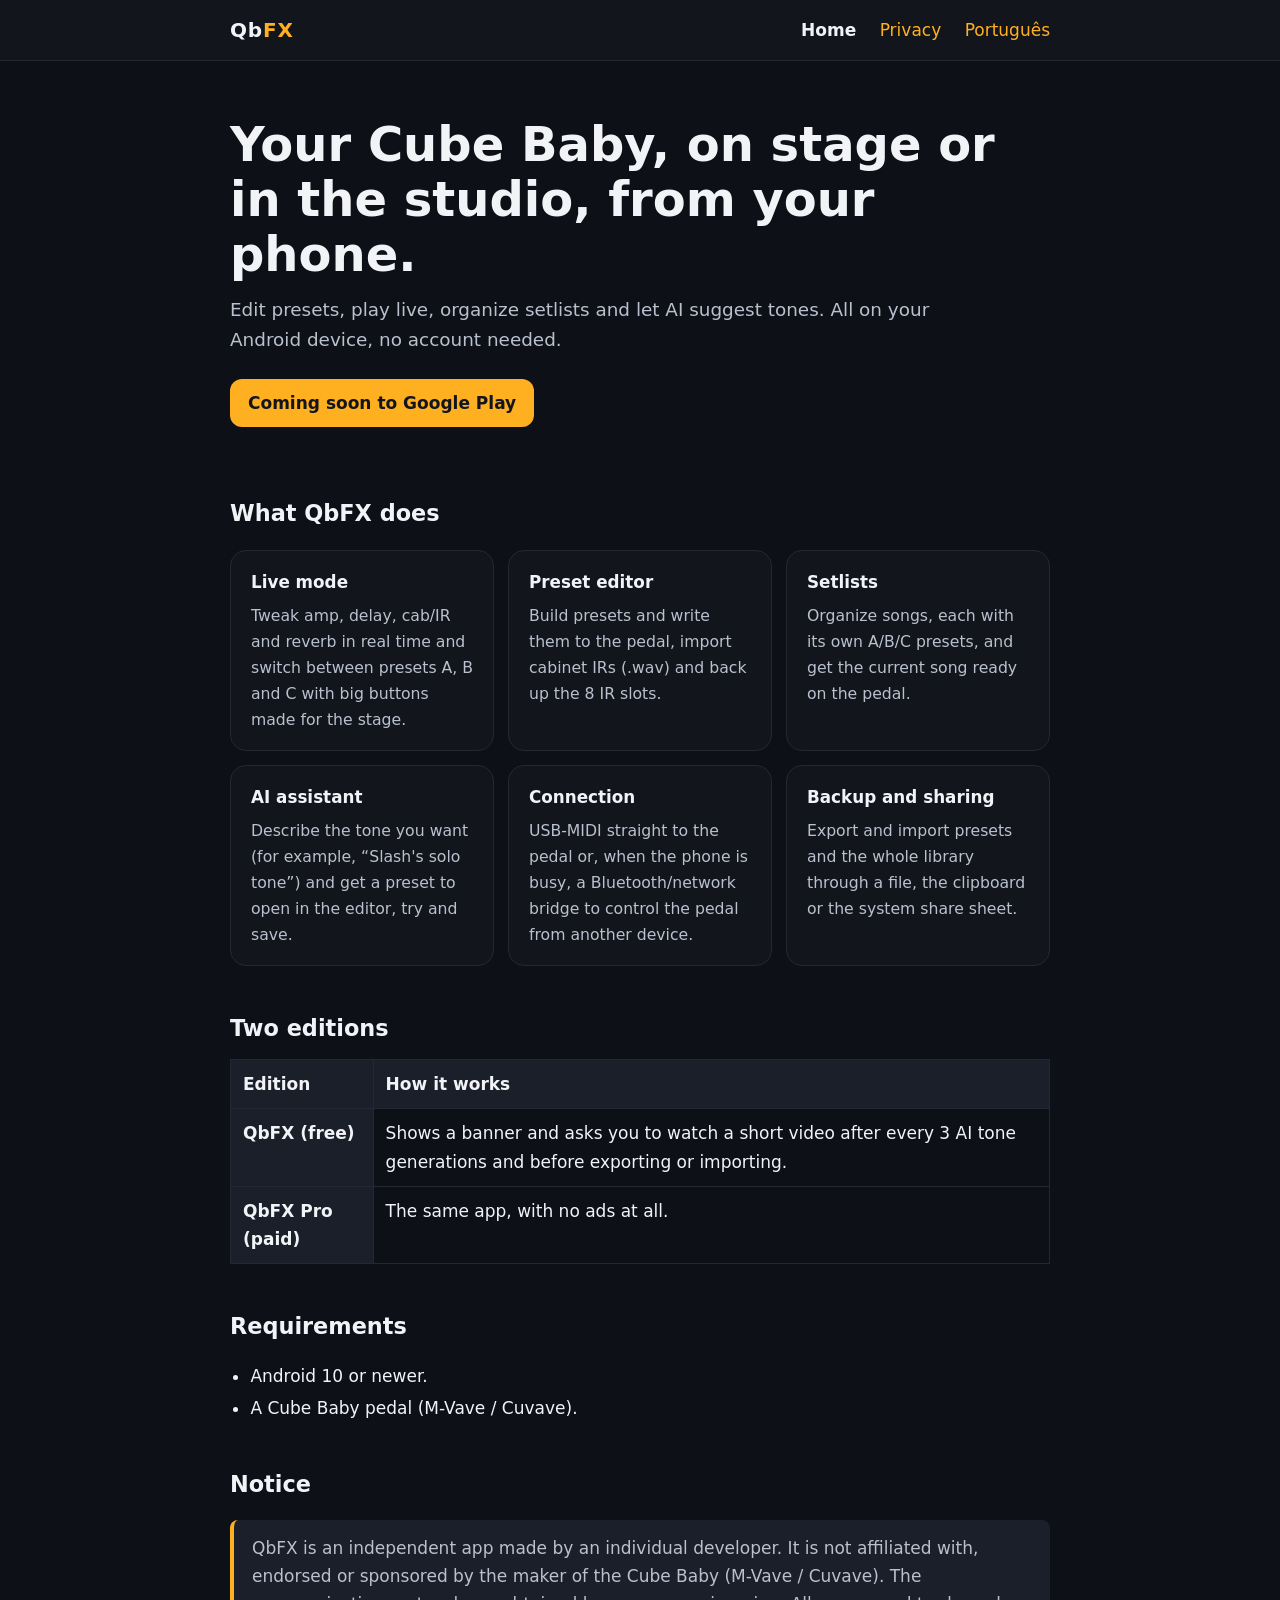
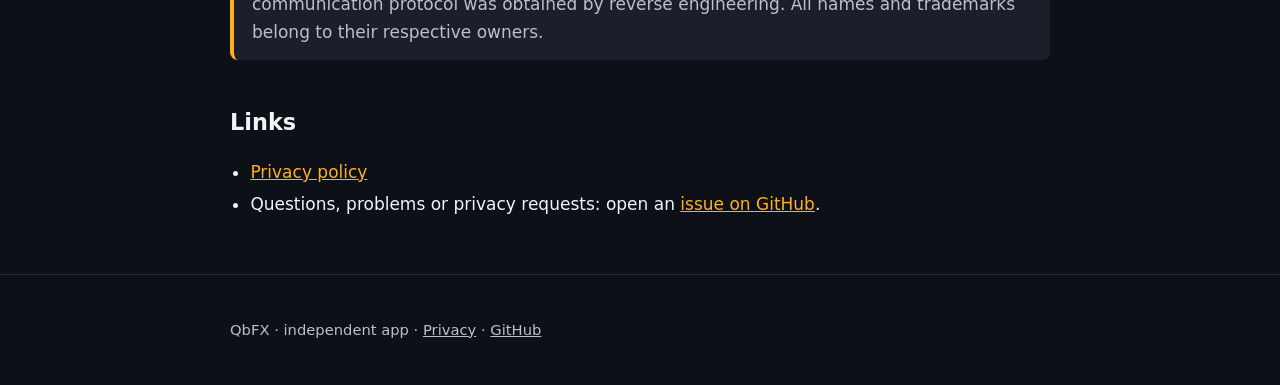
==== en/index.html @ abd3fe9a "Add the QbFX homepage and privacy policy (pt-BR and English) Static site for GitHub Pages: a simple " ====
<!doctype html>
<html lang="en">
<head>
<meta charset="utf-8">
<meta name="viewport" content="width=device-width, initial-scale=1">
<title>QbFX — a controller app for the Cube Baby pedal</title>
<meta name="description" content="QbFX: an independent app to edit presets, play live, organize setlists and create tones with AI on the Cube Baby pedal (M-Vave / Cuvave).">
<meta name="theme-color" content="#0d1016">
<link rel="stylesheet" href="../style.css">
<link rel="alternate" hreflang="pt-BR" href="../">
</head>
<body>
<header class="top"><div class="wrap">
<a class="brand" href="./">Qb<span>FX</span></a>
<nav aria-label="Navigation">
<a href="./" aria-current="page">Home</a>
<a href="privacy/">Privacy</a>
<a href="../" hreflang="pt-BR" lang="pt-BR" aria-label="Ler esta página em português">Português</a>
</nav>
</div></header>
<main><div class="wrap">
<section class="hero">
<h1>Your Cube Baby, on stage or in the studio, from your phone.</h1>
<p>Edit presets, play live, organize setlists and let AI suggest tones. All on your Android device, no account needed.</p>
<span class="badge">Coming soon to Google Play</span>
</section>
<h2>What QbFX does</h2>
<div class="grid">
<div class="card"><h3>Live mode</h3><p>Tweak amp, delay, cab/IR and reverb in real time and switch between presets A, B and C with big buttons made for the stage.</p></div>
<div class="card"><h3>Preset editor</h3><p>Build presets and write them to the pedal, import cabinet IRs (.wav) and back up the 8 IR slots.</p></div>
<div class="card"><h3>Setlists</h3><p>Organize songs, each with its own A/B/C presets, and get the current song ready on the pedal.</p></div>
<div class="card"><h3>AI assistant</h3><p>Describe the tone you want (for example, “Slash&#x27;s solo tone”) and get a preset to open in the editor, try and save.</p></div>
<div class="card"><h3>Connection</h3><p>USB-MIDI straight to the pedal or, when the phone is busy, a Bluetooth/network bridge to control the pedal from another device.</p></div>
<div class="card"><h3>Backup and sharing</h3><p>Export and import presets and the whole library through a file, the clipboard or the system share sheet.</p></div>
</div>
<h2>Two editions</h2>

<table>
<tr><th>Edition</th><th>How it works</th></tr>
<tr><th scope="row">QbFX (free)</th><td>Shows a banner and asks you to watch a short video after every 3 AI tone generations and before exporting or importing.</td></tr>
<tr><th scope="row">QbFX Pro (paid)</th><td>The same app, with no ads at all.</td></tr>
</table>
<h2>Requirements</h2>
<ul>
<li>Android 10 or newer.</li><li>A Cube Baby pedal (M-Vave / Cuvave).</li>
</ul>
<h2>Notice</h2>
<p class="note">QbFX is an independent app made by an individual developer. It is not affiliated with, endorsed or sponsored by the maker of the Cube Baby (M-Vave / Cuvave). The communication protocol was obtained by reverse engineering. All names and trademarks belong to their respective owners.</p>
<h2>Links</h2>
<ul>
<li><a href="privacy/">Privacy policy</a></li>
<li>Questions, problems or privacy requests: open an <a href="https://github.com/brunogamacatao/qbfx/issues">issue on GitHub</a>.</li>
</ul>
</div></main>
<footer><div class="wrap">
<p>QbFX · independent app · <a href="privacy/">Privacy</a> · <a href="https://github.com/brunogamacatao/qbfx/issues">GitHub</a></p>
</div></footer>
</body>
</html>
---- style.css ----
:root{--bg:#0d1016;--surface:#12151c;--elev:#1a1f29;--line:#232833;--text:#f2f3f7;--muted:#b9c0ce;--accent:#ffb020;--accent-ink:#12151c}
*{box-sizing:border-box}
html{-webkit-text-size-adjust:100%}
body{margin:0;background:var(--bg);color:var(--text);font:17px/1.65 system-ui,-apple-system,"Segoe UI",Roboto,Helvetica,Arial,sans-serif}
a{color:var(--accent)}
a:focus-visible,button:focus-visible{outline:3px solid var(--accent);outline-offset:3px;border-radius:4px}
.wrap{max-width:860px;margin:0 auto;padding:0 20px}
header.top{border-bottom:1px solid var(--line);background:var(--surface)}
header.top .wrap{display:flex;align-items:center;justify-content:space-between;gap:16px;min-height:60px;flex-wrap:wrap}
.brand{font-weight:900;font-size:1.25rem;letter-spacing:.04em;color:var(--text);text-decoration:none}
.brand span{color:var(--accent)}
nav a{margin-left:18px;text-decoration:none}
nav a[aria-current="page"]{color:var(--text);font-weight:700}
.hero{padding:56px 0 24px}
.hero h1{font-size:clamp(2rem,6vw,3rem);line-height:1.15;margin:0 0 12px}
.hero p{color:var(--muted);font-size:1.15rem;max-width:40em;margin:0 0 24px}
.badge{display:inline-block;background:var(--accent);color:var(--accent-ink);font-weight:800;padding:10px 18px;border-radius:12px}
h2{font-size:1.4rem;margin:44px 0 12px}
h3{font-size:1.1rem;margin:28px 0 6px}
.grid{display:grid;gap:14px;grid-template-columns:repeat(auto-fit,minmax(250px,1fr));margin:18px 0}
.card{background:var(--surface);border:1px solid var(--line);border-radius:16px;padding:18px 20px}
.card h3{margin:0 0 6px;font-size:1.05rem}
.card p{margin:0;color:var(--muted);font-size:.98rem}
.note{background:var(--elev);border-left:4px solid var(--accent);padding:14px 18px;border-radius:8px;color:var(--muted)}
table{border-collapse:collapse;width:100%;margin:12px 0}
th,td{border:1px solid var(--line);padding:10px 12px;text-align:left;vertical-align:top}
th{background:var(--elev)}
ul{padding-left:1.2em}
li{margin:4px 0}
footer{border-top:1px solid var(--line);margin-top:56px;padding:28px 0;color:var(--muted);font-size:.92rem}
footer a{color:var(--muted)}
.muted{color:var(--muted)}
@media (max-width:520px){body{font-size:16px}nav a{margin-left:12px}}
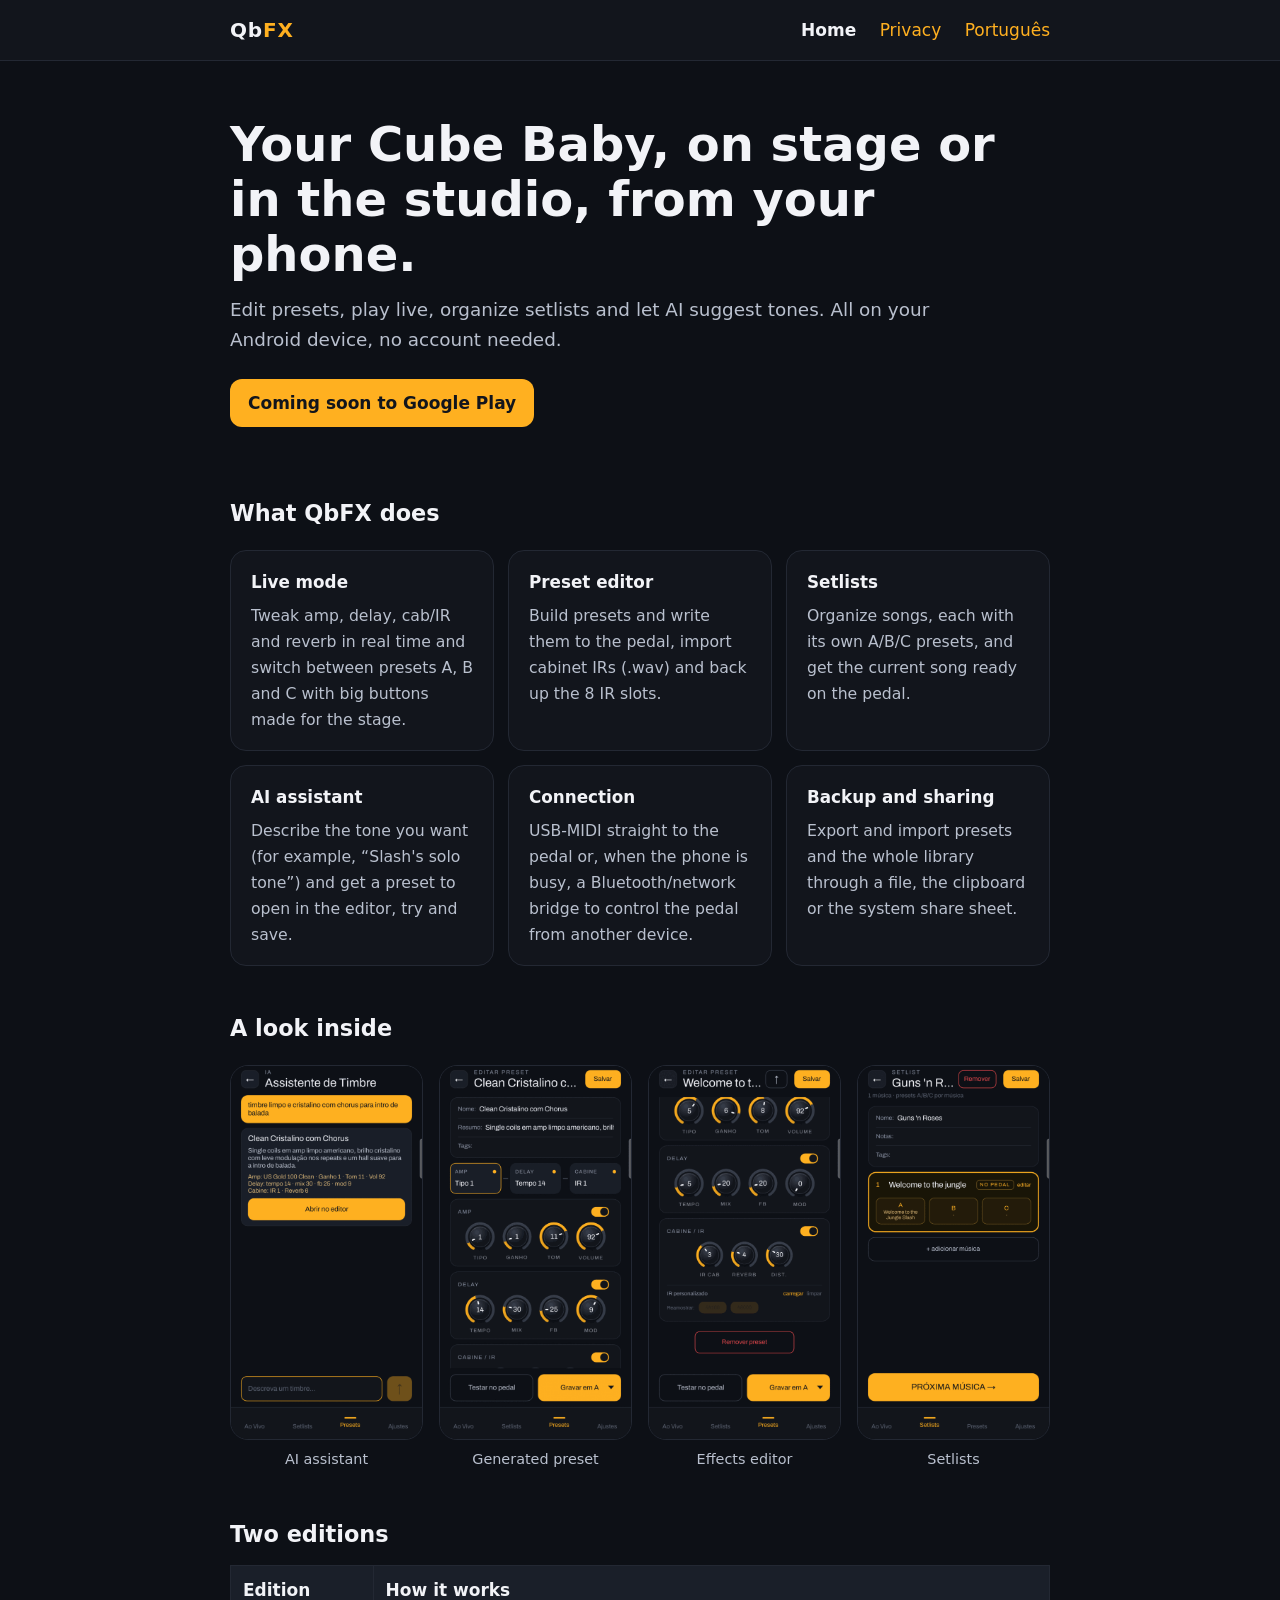
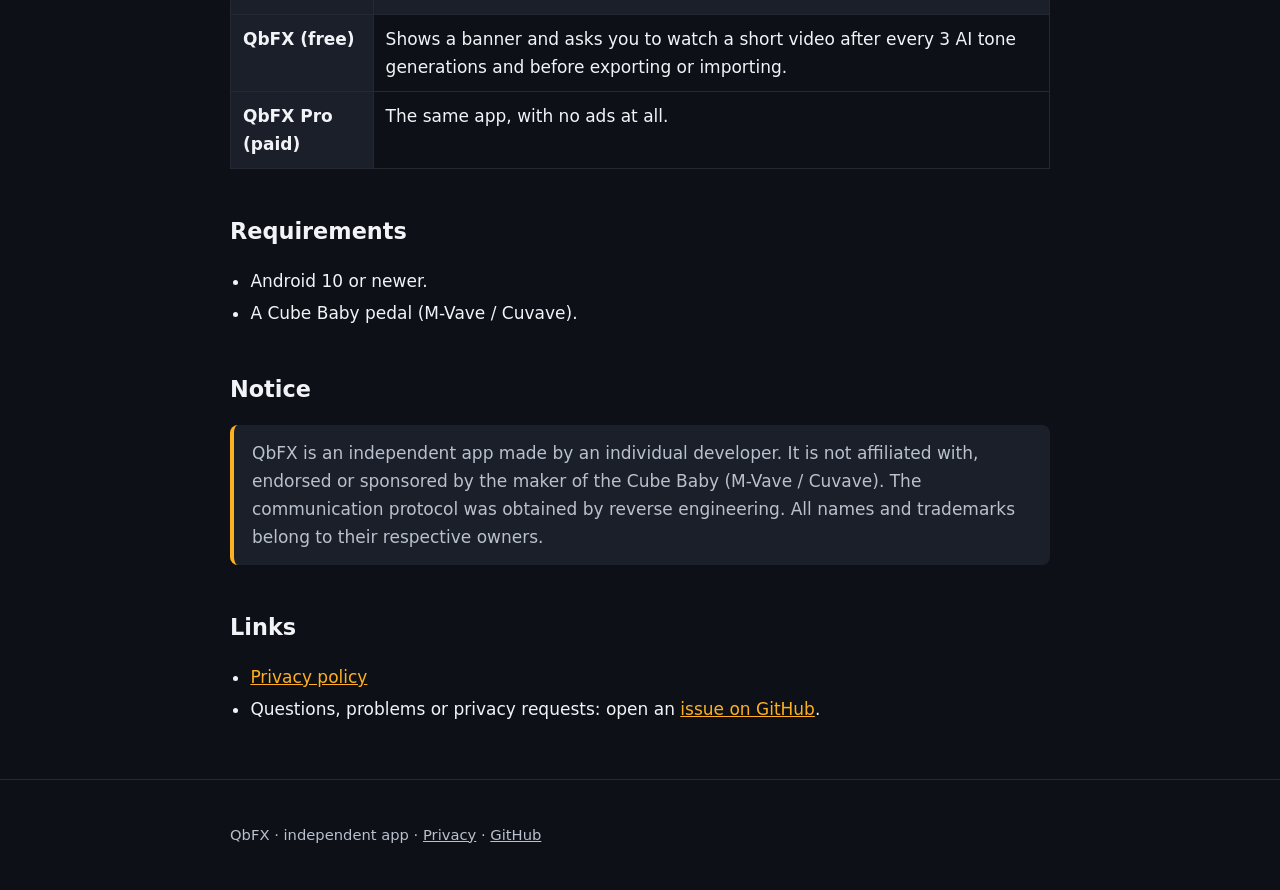
==== commit deacad46: "Add a screenshot gallery to the homepage Four app screenshots (AI assistant, generated preset, effec" ====
--- a/en/index.html
+++ b/en/index.html
@@ -33,6 +33,13 @@
 <div class="card"><h3>Connection</h3><p>USB-MIDI straight to the pedal or, when the phone is busy, a Bluetooth/network bridge to control the pedal from another device.</p></div>
 <div class="card"><h3>Backup and sharing</h3><p>Export and import presets and the whole library through a file, the clipboard or the system share sheet.</p></div>
 </div>
+<h2>A look inside</h2>
+<div class="shots">
+<figure><img src="../assets/shots/ai-chat.png" alt="AI assistant screen with the answer: the preset “Clean Cristalino com Chorus”" width="540" height="1053" loading="lazy"><figcaption>AI assistant</figcaption></figure>
+<figure><img src="../assets/shots/ai-preset.png" alt="The generated preset opened in the editor, with the amp and delay knobs set" width="540" height="1053" loading="lazy"><figcaption>Generated preset</figcaption></figure>
+<figure><img src="../assets/shots/editor.png" alt="Preset editor with amp, delay and cab/IR" width="540" height="1053" loading="lazy"><figcaption>Effects editor</figcaption></figure>
+<figure><img src="../assets/shots/setlist.png" alt="A setlist with one song and its A, B and C presets" width="540" height="1053" loading="lazy"><figcaption>Setlists</figcaption></figure>
+</div>
 <h2>Two editions</h2>
 
 <table>
--- a/style.css
+++ b/style.css
@@ -29,5 +29,9 @@
 li{margin:4px 0}
 footer{border-top:1px solid var(--line);margin-top:56px;padding:28px 0;color:var(--muted);font-size:.92rem}
 footer a{color:var(--muted)}
+.shots{display:grid;gap:16px;grid-template-columns:repeat(auto-fit,minmax(190px,1fr));margin:18px 0}
+.shots figure{margin:0}
+.shots img{display:block;width:100%;height:auto;border-radius:18px;border:1px solid var(--line);background:var(--surface)}
+.shots figcaption{color:var(--muted);font-size:.9rem;margin-top:8px;text-align:center}
 .muted{color:var(--muted)}
 @media (max-width:520px){body{font-size:16px}nav a{margin-left:12px}}
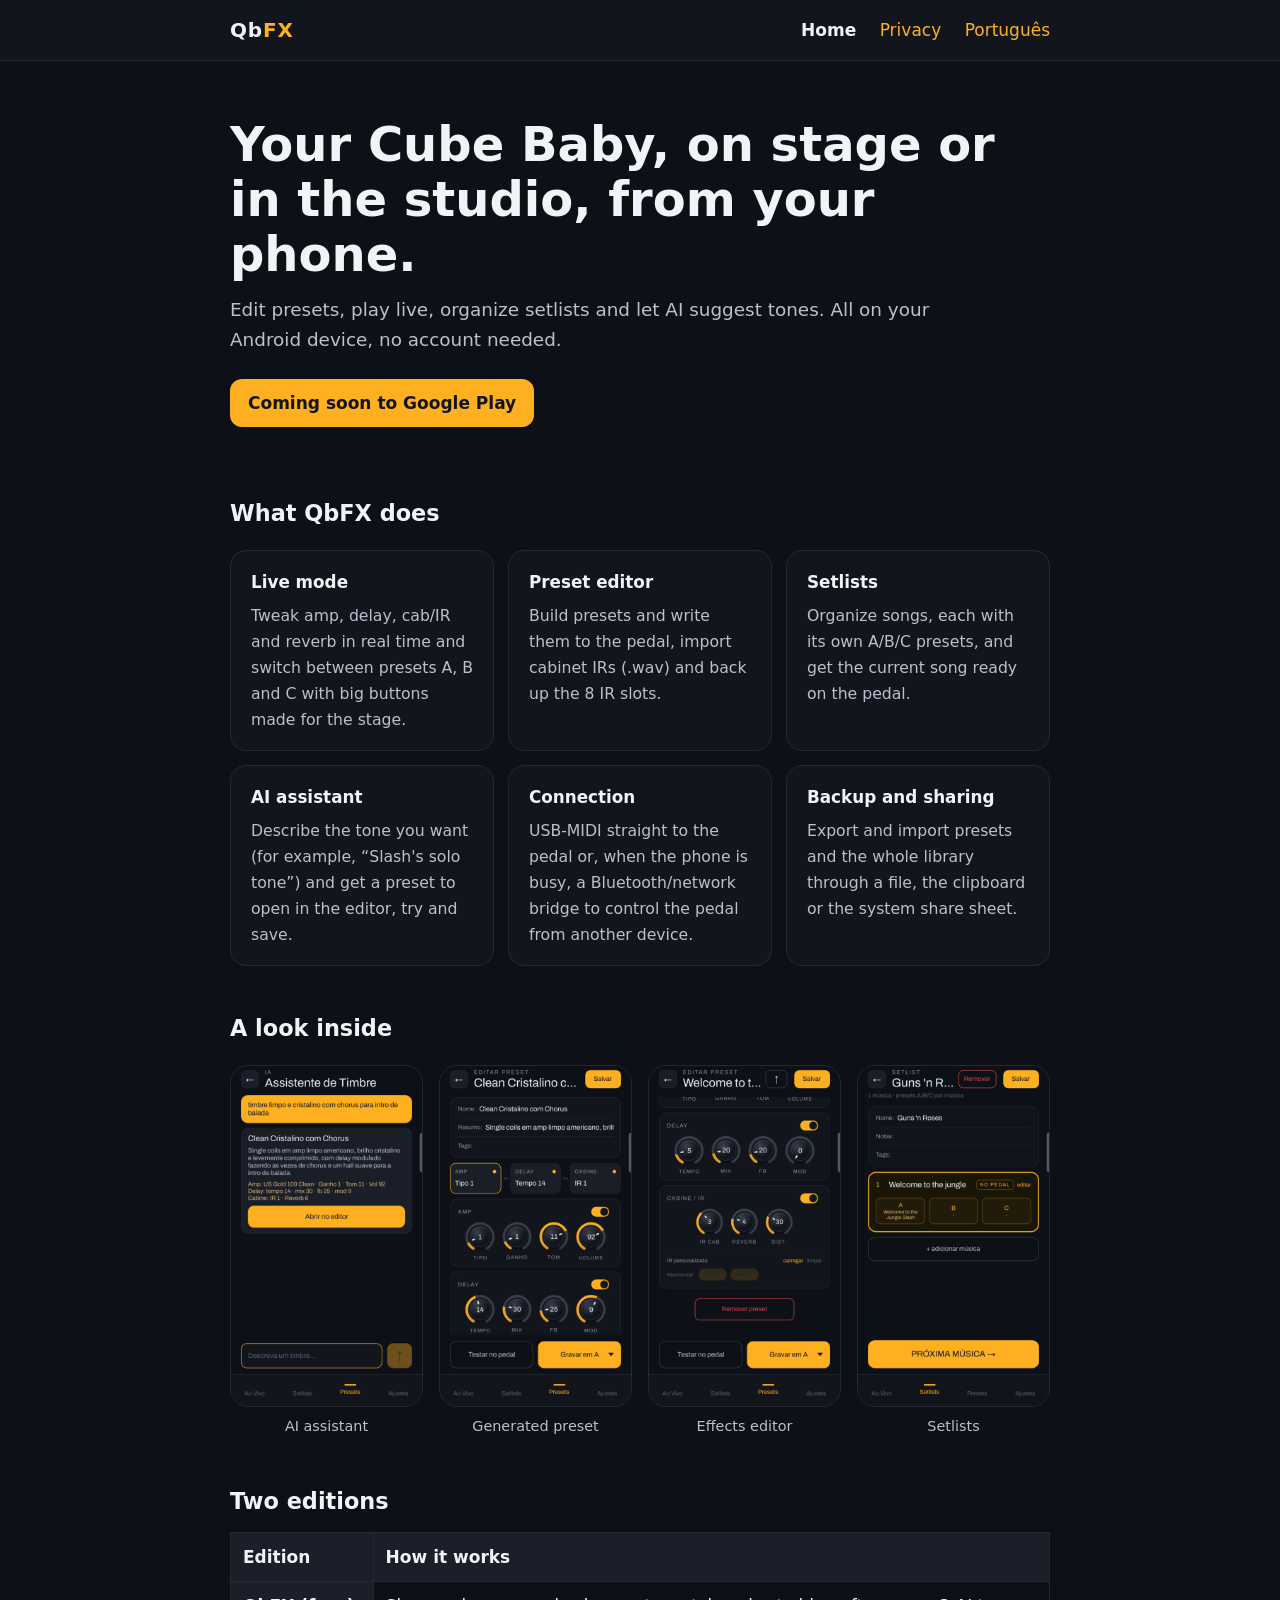
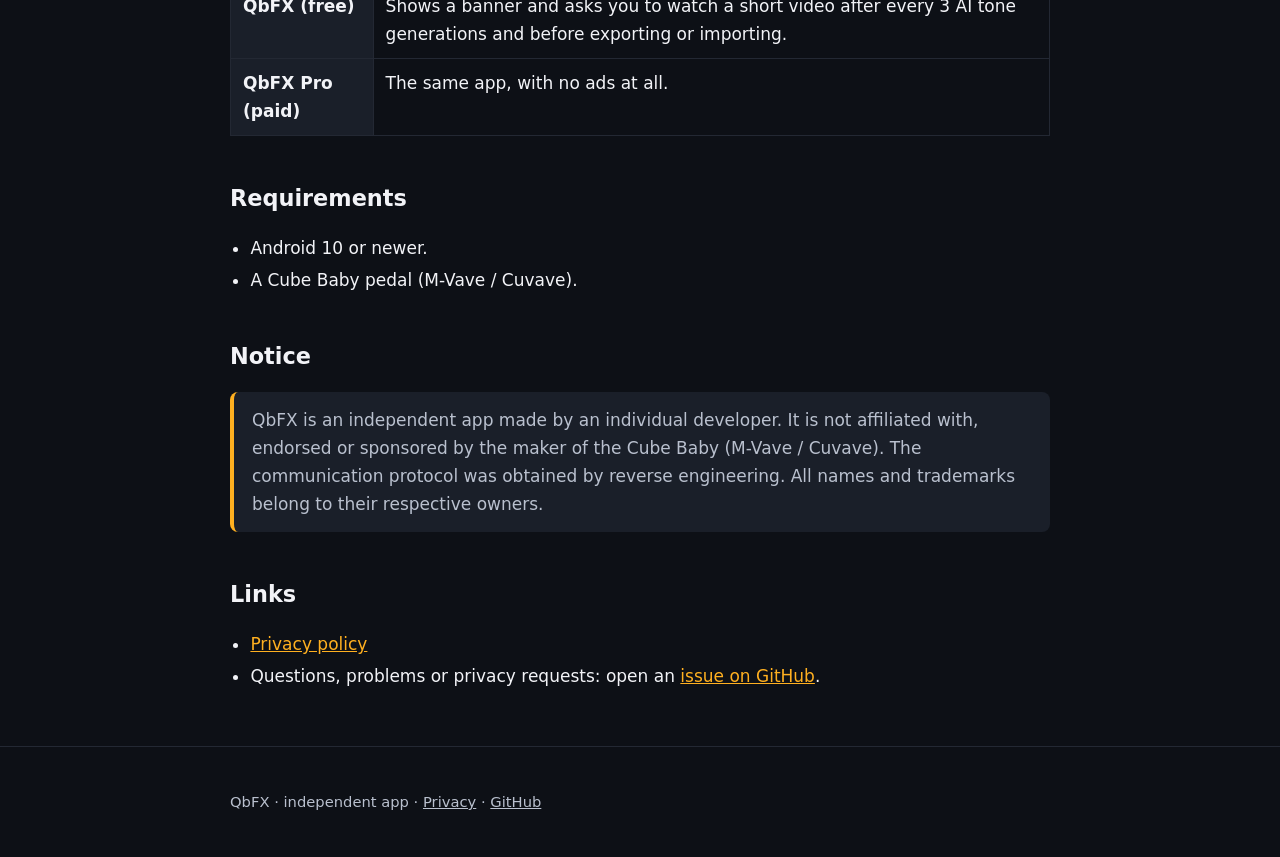
==== commit d2b428e8: "Use the new 9:16 screenshots in the gallery Co-Authored-By: Claude Sonnet 5.5 <noreply@anthropic.com" ====
--- a/en/index.html
+++ b/en/index.html
@@ -35,10 +35,10 @@
 </div>
 <h2>A look inside</h2>
 <div class="shots">
-<figure><img src="../assets/shots/ai-chat.png" alt="AI assistant screen with the answer: the preset “Clean Cristalino com Chorus”" width="540" height="1053" loading="lazy"><figcaption>AI assistant</figcaption></figure>
-<figure><img src="../assets/shots/ai-preset.png" alt="The generated preset opened in the editor, with the amp and delay knobs set" width="540" height="1053" loading="lazy"><figcaption>Generated preset</figcaption></figure>
-<figure><img src="../assets/shots/editor.png" alt="Preset editor with amp, delay and cab/IR" width="540" height="1053" loading="lazy"><figcaption>Effects editor</figcaption></figure>
-<figure><img src="../assets/shots/setlist.png" alt="A setlist with one song and its A, B and C presets" width="540" height="1053" loading="lazy"><figcaption>Setlists</figcaption></figure>
+<figure><img src="../assets/shots/ai-chat.png" alt="AI assistant screen with the answer: the preset “Clean Cristalino com Chorus”" width="540" height="960" loading="lazy"><figcaption>AI assistant</figcaption></figure>
+<figure><img src="../assets/shots/ai-preset.png" alt="The generated preset opened in the editor, with the amp and delay knobs set" width="540" height="960" loading="lazy"><figcaption>Generated preset</figcaption></figure>
+<figure><img src="../assets/shots/editor.png" alt="Preset editor with amp, delay and cab/IR" width="540" height="960" loading="lazy"><figcaption>Effects editor</figcaption></figure>
+<figure><img src="../assets/shots/setlist.png" alt="A setlist with one song and its A, B and C presets" width="540" height="960" loading="lazy"><figcaption>Setlists</figcaption></figure>
 </div>
 <h2>Two editions</h2>
 
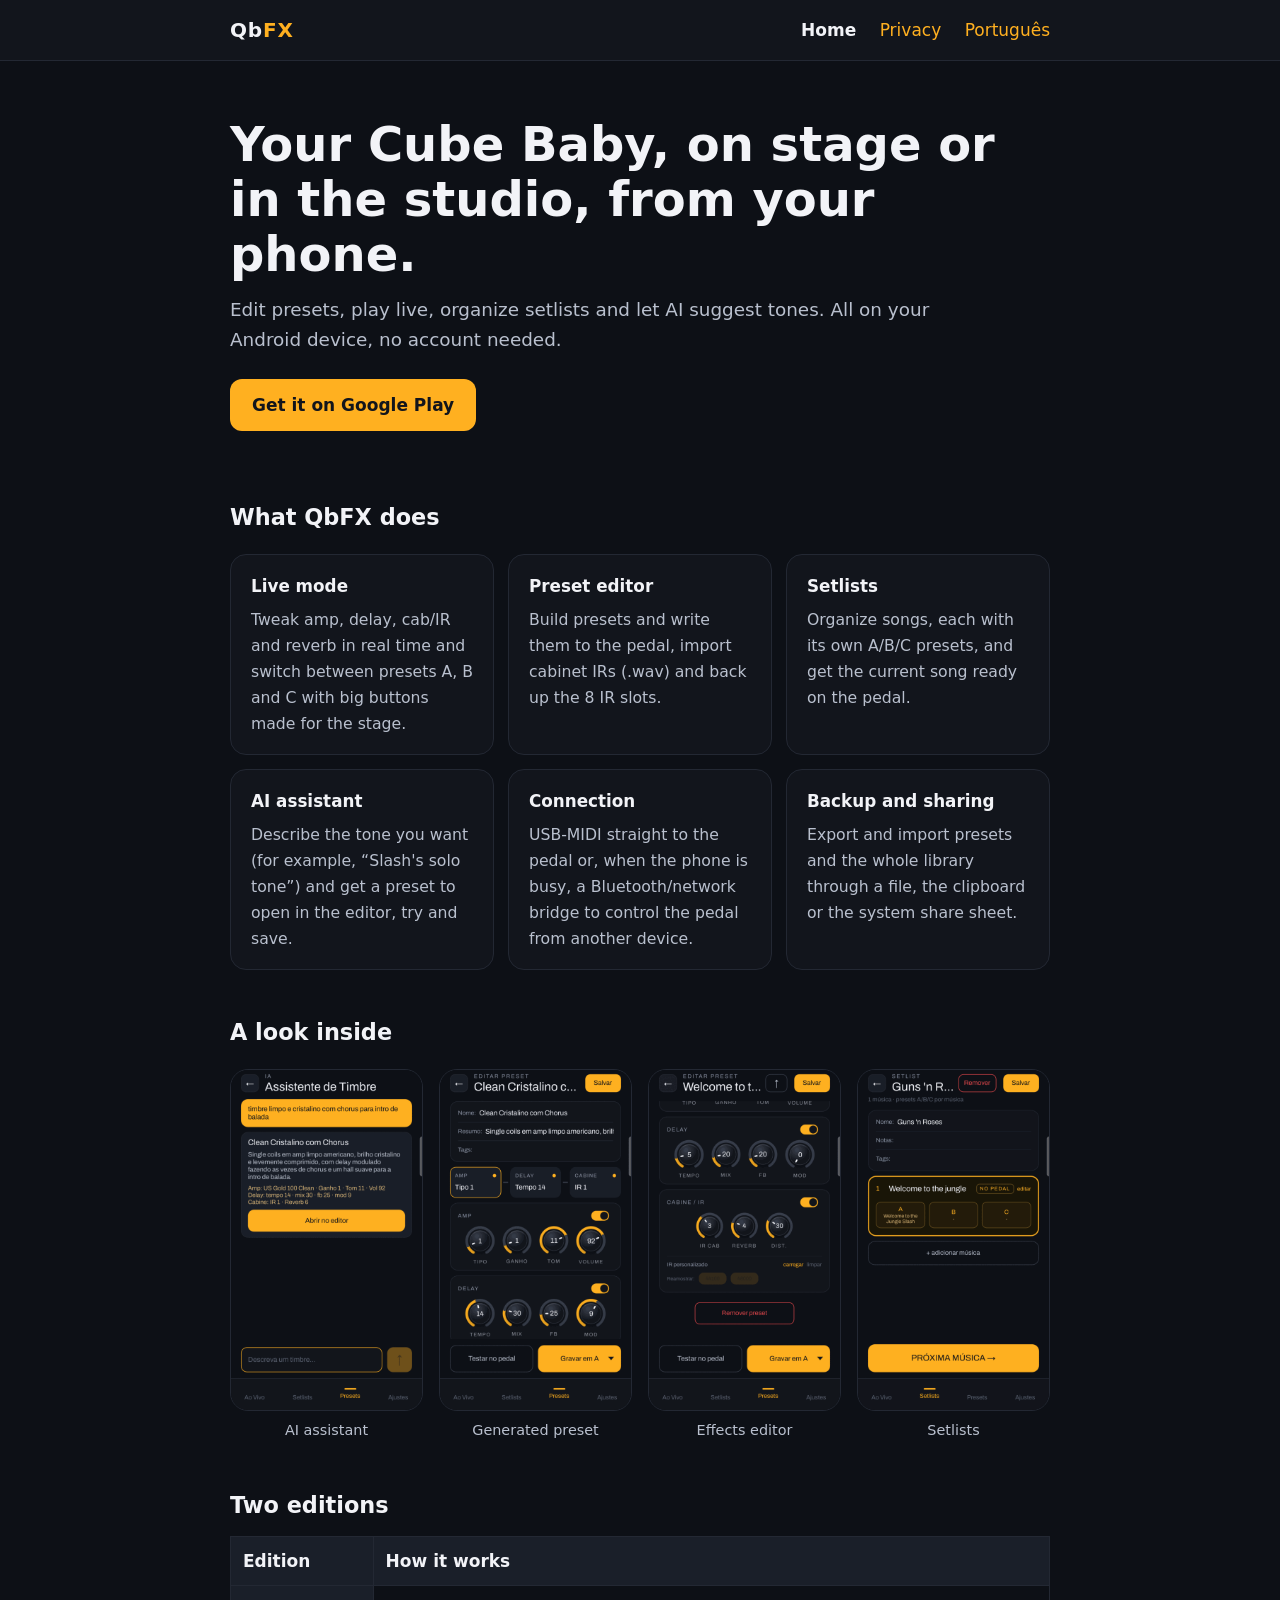
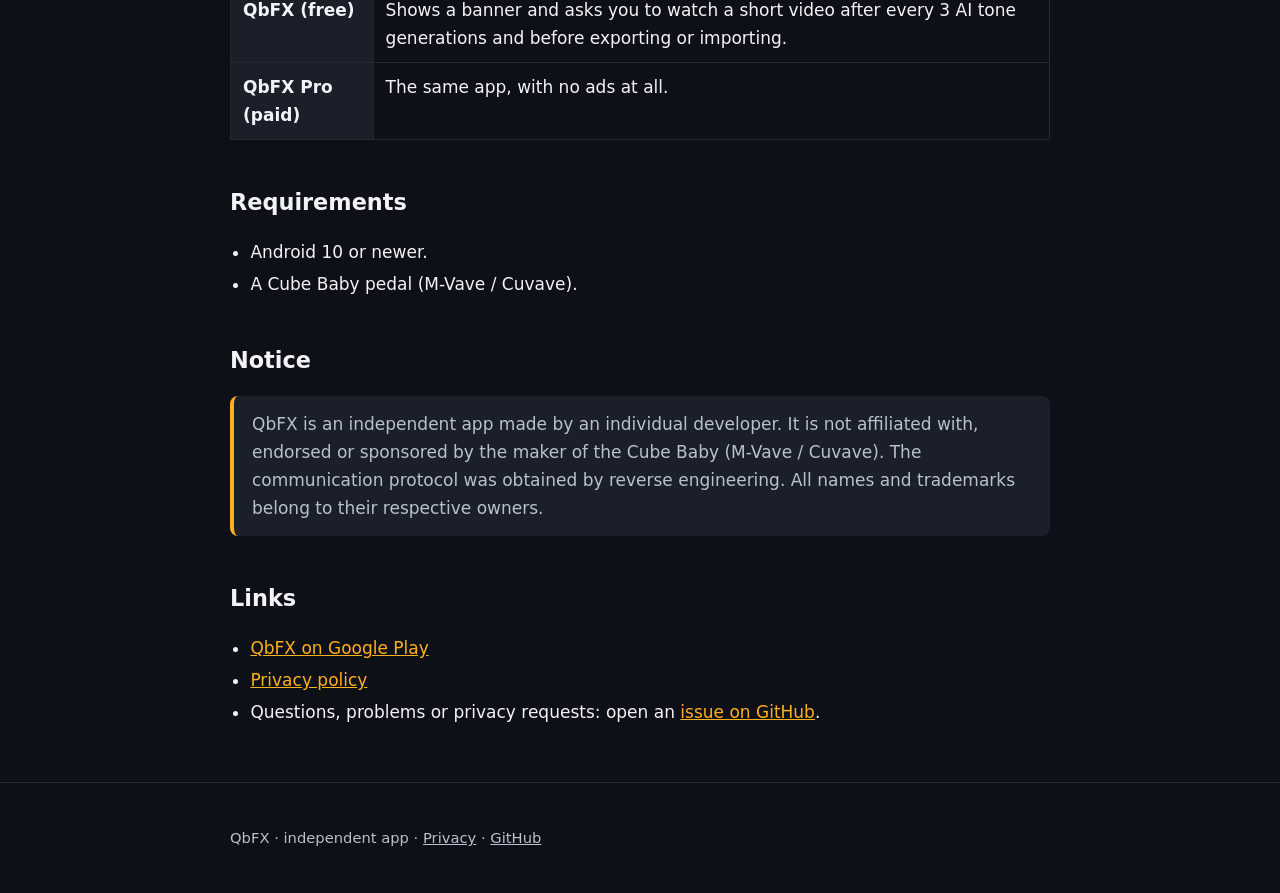
==== commit ce5eafa4: "Link the homepage to the published app on Google Play Replace the 'coming soon' badge with a downloa" ====
--- a/en/index.html
+++ b/en/index.html
@@ -22,7 +22,7 @@
 <section class="hero">
 <h1>Your Cube Baby, on stage or in the studio, from your phone.</h1>
 <p>Edit presets, play live, organize setlists and let AI suggest tones. All on your Android device, no account needed.</p>
-<span class="badge">Coming soon to Google Play</span>
+<a class="badge" href="https://play.google.com/store/apps/details?id=com.guitareffects.qbfx&amp;hl=en" rel="noopener">Get it on Google Play</a>
 </section>
 <h2>What QbFX does</h2>
 <div class="grid">
@@ -55,6 +55,7 @@
 <p class="note">QbFX is an independent app made by an individual developer. It is not affiliated with, endorsed or sponsored by the maker of the Cube Baby (M-Vave / Cuvave). The communication protocol was obtained by reverse engineering. All names and trademarks belong to their respective owners.</p>
 <h2>Links</h2>
 <ul>
+<li><a href="https://play.google.com/store/apps/details?id=com.guitareffects.qbfx&amp;hl=en" rel="noopener">QbFX on Google Play</a></li>
 <li><a href="privacy/">Privacy policy</a></li>
 <li>Questions, problems or privacy requests: open an <a href="https://github.com/brunogamacatao/qbfx/issues">issue on GitHub</a>.</li>
 </ul>
--- a/style.css
+++ b/style.css
@@ -14,7 +14,9 @@
 .hero{padding:56px 0 24px}
 .hero h1{font-size:clamp(2rem,6vw,3rem);line-height:1.15;margin:0 0 12px}
 .hero p{color:var(--muted);font-size:1.15rem;max-width:40em;margin:0 0 24px}
-.badge{display:inline-block;background:var(--accent);color:var(--accent-ink);font-weight:800;padding:10px 18px;border-radius:12px}
+.badge{display:inline-block;background:var(--accent);color:var(--accent-ink);font-weight:800;padding:12px 22px;border-radius:12px;text-decoration:none}
+.badge:hover{filter:brightness(1.08)}
+.badge:focus-visible{outline:3px solid var(--text);outline-offset:3px}
 h2{font-size:1.4rem;margin:44px 0 12px}
 h3{font-size:1.1rem;margin:28px 0 6px}
 .grid{display:grid;gap:14px;grid-template-columns:repeat(auto-fit,minmax(250px,1fr));margin:18px 0}
